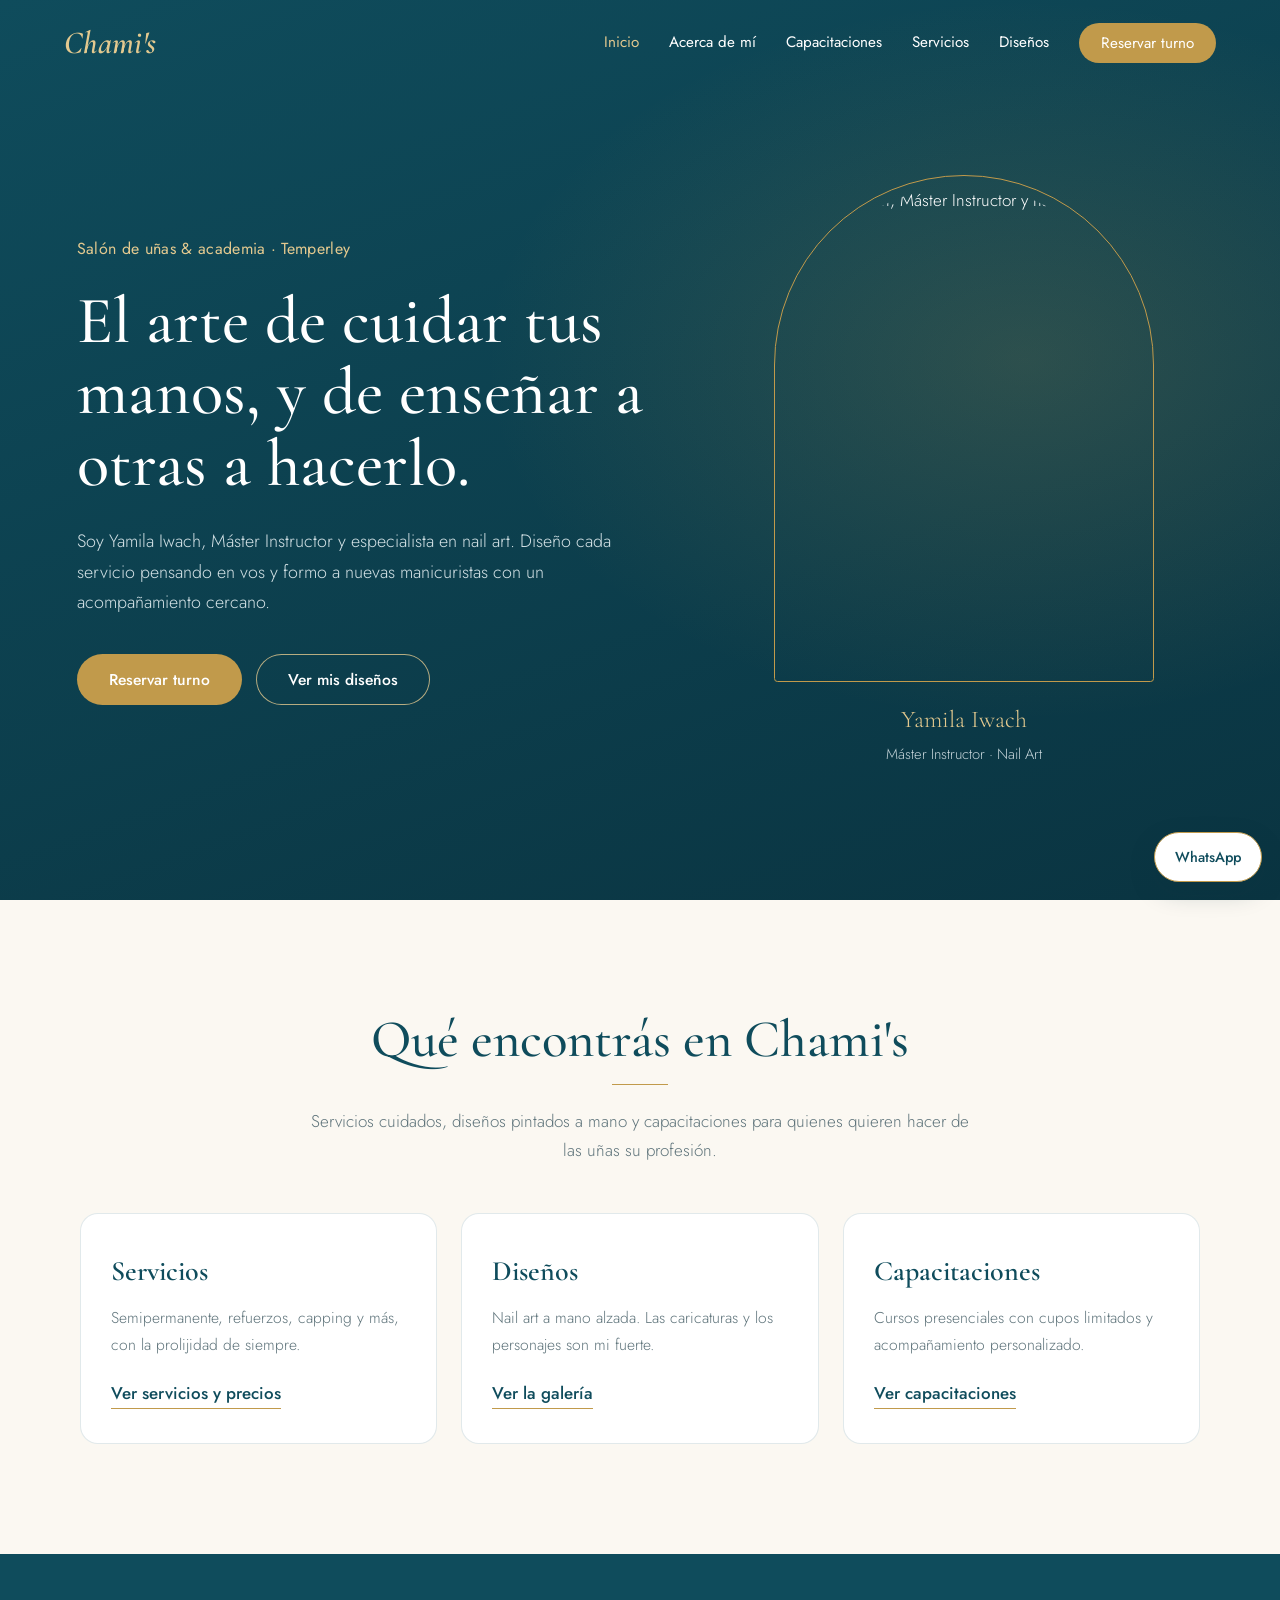
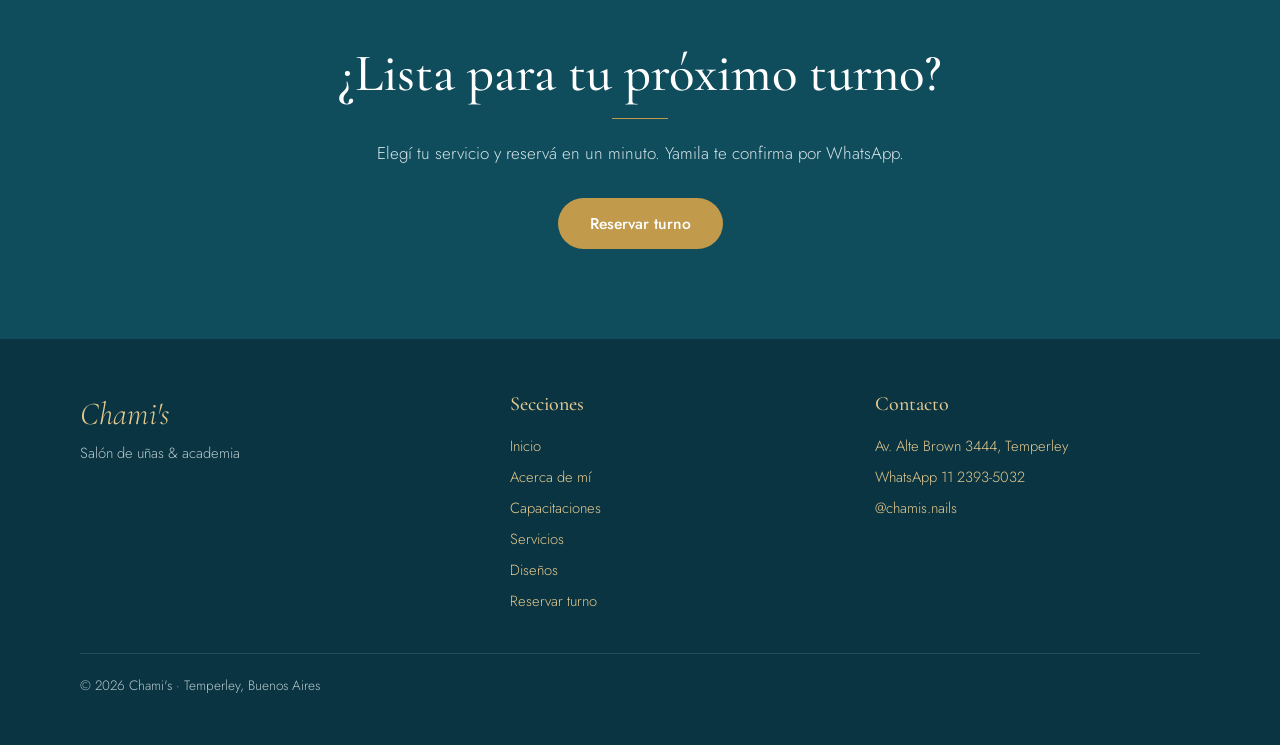
==== index.html @ 8179556b "inicio de web" ====
<!DOCTYPE html>
<html lang="es">
<head>
  <meta charset="UTF-8">
  <meta name="viewport" content="width=device-width, initial-scale=1">
  <title>Inicio | Chami's, salón de uñas y academia en Temperley</title>
  <meta name="description" content="Salón de uñas y academia en Temperley. Manicuría, nail art y capacitaciones con Yamila Iwach, Máster Instructor.">
  <link rel="preconnect" href="https://fonts.googleapis.com">
  <link rel="preconnect" href="https://fonts.gstatic.com" crossorigin>
  <link href="https://fonts.googleapis.com/css2?family=Cormorant+Garamond:ital,wght@0,500;0,600;0,700;1,500;1,600&family=Jost:wght@300;400;500&display=swap" rel="stylesheet">
  <link rel="stylesheet" href="styles.css">
</head>
<body>
<div id="site-header"></div>
<main>
  <section class="hero" id="inicio">
    <div class="hero-text">
      <p class="kicker">Salón de uñas &amp; academia · Temperley</p>
      <h1>El arte de cuidar tus manos, y de enseñar a otras a hacerlo.</h1>
      <p class="lead">Soy Yamila Iwach, Máster Instructor y especialista en nail art. Diseño cada servicio pensando en vos y formo a nuevas manicuristas con un acompañamiento cercano.</p>
      <div class="actions">
        <a href="turnos.html" class="btn">Reservar turno</a>
        <a href="disenos.html" class="btn btn-ghost">Ver mis diseños</a>
      </div>
    </div>
    <figure class="hero-photo">
      <div class="arch"><img src="img/yamila.png" alt="Yamila Iwach, Máster Instructor y nail artist"></div>
      <figcaption>Yamila Iwach<span>Máster Instructor · Nail Art</span></figcaption>
    </figure>
  </section>

  <section class="section">
    <div class="wrap center">
      <h2>Qué encontrás en Chami's</h2>
      <p class="sub">Servicios cuidados, diseños pintados a mano y capacitaciones para quienes quieren hacer de las uñas su profesión.</p>
      <div class="cards3" style="text-align:left">
        <a class="card" href="servicios.html"><h3>Servicios</h3><p>Semipermanente, refuerzos, capping y más, con la prolijidad de siempre.</p><span>Ver servicios y precios</span></a>
        <a class="card" href="disenos.html"><h3>Diseños</h3><p>Nail art a mano alzada. Las caricaturas y los personajes son mi fuerte.</p><span>Ver la galería</span></a>
        <a class="card" href="capacitaciones.html"><h3>Capacitaciones</h3><p>Cursos presenciales con cupos limitados y acompañamiento personalizado.</p><span>Ver capacitaciones</span></a>
      </div>
    </div>
  </section>

  <section class="cta">
    <h2>¿Lista para tu próximo turno?</h2>
    <p>Elegí tu servicio y reservá en un minuto. Yamila te confirma por WhatsApp.</p>
    <a class="btn" href="turnos.html">Reservar turno</a>
  </section>
</main>
<div id="site-footer"></div>
<script src="script.js"></script>
</body>
</html>
---- styles.css ----
:root{
  --blue:#0f4c5c;        /* azul petróleo de la pared del salón */
  --blue-deep:#0a3441;
  --blue-soft:#e6eef0;
  --gold:#c19a4b;        /* dorado del cartel */
  --gold-light:#e3c98f;
  --cream:#fbf8f2;
  --ink:#16313a;
  --muted:#5f747b;
  --serif:'Cormorant Garamond',Georgia,serif;
  --sans:'Jost',system-ui,sans-serif;
}
*{box-sizing:border-box;margin:0;padding:0}
html{scroll-behavior:smooth;scroll-padding-top:72px}
body{font-family:var(--sans);color:var(--ink);background:var(--cream);line-height:1.7;font-size:17px;font-weight:300}
a{color:inherit}
img{max-width:100%;display:block}
:focus-visible{outline:2px solid var(--gold);outline-offset:3px}

/* Nav */
.nav{position:fixed;inset:0 0 auto 0;z-index:50;display:flex;align-items:center;justify-content:space-between;padding:16px 5vw;transition:background .3s,box-shadow .3s}
.nav.solid{background:rgba(10,52,65,.96);backdrop-filter:blur(8px);box-shadow:0 1px 0 rgba(193,154,75,.35)}
.brand{font-family:var(--serif);font-size:2rem;font-weight:600;font-style:italic;text-decoration:none;color:var(--gold-light);letter-spacing:.01em}
.nav nav{display:flex;align-items:center;gap:30px}
.nav nav a{color:#fff;text-decoration:none;font-size:.95rem;font-weight:400}
.nav nav a:not(.btn):hover{color:var(--gold-light)}
.burger{display:none;background:none;border:0;width:40px;height:40px;cursor:pointer;position:relative}
.burger i{position:absolute;left:8px;right:8px;height:1.5px;background:#fff;transition:transform .25s}
.burger i:first-child{top:15px}.burger i:last-child{top:23px}
.burger[aria-expanded="true"] i:first-child{transform:translateY(4px) rotate(45deg)}
.burger[aria-expanded="true"] i:last-child{transform:translateY(-4px) rotate(-45deg)}

/* Buttons */
.btn{display:inline-block;background:var(--gold);color:#fff;font:500 .98rem var(--sans);padding:14px 32px;border-radius:999px;border:0;text-decoration:none;cursor:pointer;transition:background .2s,transform .2s}
.btn:hover{background:#ad8838;transform:translateY(-2px)}
.btn-sm{padding:9px 22px;font-size:.9rem}
.btn-ghost{background:transparent;color:#fff;box-shadow:inset 0 0 0 1px rgba(227,201,143,.8)}
.btn-ghost:hover{background:rgba(227,201,143,.12)}

/* Hero */
.hero{min-height:100vh;background:radial-gradient(900px 600px at 80% 40%,rgba(193,154,75,.18),transparent 60%),linear-gradient(160deg,var(--blue) 0%,var(--blue-deep) 100%);color:#fff;display:grid;grid-template-columns:1.1fr .9fr;align-items:center;gap:5vw;padding:120px 6vw 80px}
.kicker{color:var(--gold-light);font-size:1rem;margin-bottom:22px;font-weight:400;letter-spacing:.02em}
.hero h1{font-family:var(--serif);font-weight:500;font-size:clamp(2.5rem,5.2vw,4.6rem);line-height:1.08;max-width:15em}
.lead{max-width:33em;margin:26px 0 36px;font-size:1.12rem;color:#d4e2e6}
.actions{display:flex;flex-wrap:wrap;gap:14px}

.hero-photo{display:flex;flex-direction:column;align-items:center;gap:18px}
.arch{width:min(100%,380px);aspect-ratio:3/4;border-radius:999px 999px 18px 18px;overflow:hidden;padding:10px;border:1px solid var(--gold);animation:fade 1s ease both}
.arch img{width:100%;height:100%;object-fit:cover;object-position:center 20%;border-radius:999px 999px 10px 10px}
@keyframes fade{from{opacity:0;transform:translateY(16px)}to{opacity:1;transform:none}}
.hero-photo figcaption{text-align:center;font-family:var(--serif);font-size:1.5rem;color:var(--gold-light)}
.hero-photo figcaption span{display:block;font:300 .92rem var(--sans);color:#c3d3d8;margin-top:2px}

/* Sections */
.section{padding:110px 6vw}
.section.tinted{background:var(--blue-soft)}
.wrap{max-width:1120px;margin:0 auto}
h2{font-family:var(--serif);font-weight:500;font-size:clamp(2.2rem,4.2vw,3.3rem);line-height:1.1;color:var(--blue);margin-bottom:14px}
h2::after{content:"";display:block;width:56px;height:1px;background:var(--gold);margin-top:16px}
.sub{max-width:40em;color:var(--muted);margin:22px 0 48px}
.sub.left{margin-bottom:28px}

/* About */
.about{display:grid;grid-template-columns:1.1fr .9fr;gap:70px;align-items:start}
.name{font-family:var(--serif);font-style:italic;font-size:1.5rem;color:var(--gold);margin:22px 0 16px}
.about-text p:not(.name){margin-bottom:16px;max-width:36em;color:#334f58}
.timeline{list-style:none;border-left:1px solid var(--gold);padding-left:28px;display:grid;gap:26px;margin-top:8px}
.timeline li{position:relative}
.timeline li::before{content:"";position:absolute;left:-33px;top:.55em;width:9px;height:9px;border-radius:50%;background:var(--gold)}
.timeline b{font-family:var(--serif);font-size:1.6rem;font-weight:600;color:var(--blue);display:block;line-height:1.1}
.timeline span{color:#334f58;font-size:.97rem}

.salon{margin-top:84px;display:grid;grid-template-columns:1fr 1fr;border-radius:22px;overflow:hidden;background:var(--blue);color:#fff}
.salon img{width:100%;height:100%;max-height:520px;object-fit:cover;object-position:center 30%}
.salon figcaption{padding:48px 44px;align-self:center}
.salon h3{font-family:var(--serif);font-weight:500;font-size:2rem;color:var(--gold-light);margin-bottom:12px}
.salon p{color:#d4e2e6}
.salon .addr{margin-top:18px;color:var(--gold-light);font-weight:400}

/* Courses */
.courses{display:grid;grid-template-columns:repeat(3,1fr);gap:24px}
.course{background:#fff;border-radius:18px;padding:34px 30px;display:flex;flex-direction:column;border:1px solid rgba(15,76,92,.12)}
.course.featured{background:var(--blue);color:#fff;border-color:var(--blue);box-shadow:0 24px 40px -26px rgba(10,52,65,.7)}
.meta{font-weight:500;color:var(--gold);font-size:.92rem;margin-bottom:10px}
.course.featured .meta{color:var(--gold-light)}
.course h3{font-family:var(--serif);font-weight:600;font-size:1.75rem;line-height:1.15;margin-bottom:12px;color:var(--blue)}
.course.featured h3{color:#fff}
.course p:not(.meta){color:var(--muted);flex:1;font-size:.98rem}
.course.featured p:not(.meta){color:#d4e2e6}
.link{margin-top:24px;font-weight:500;text-decoration:none;border-bottom:1px solid var(--gold);align-self:flex-start;padding-bottom:2px;color:var(--blue)}
.course.featured .link{color:var(--gold-light)}
.link:hover{border-color:var(--blue)}
.includes{margin-top:56px;padding:38px 40px;border-radius:18px;background:#fff;border:1px solid rgba(193,154,75,.5)}
.includes h3{font-family:var(--serif);font-weight:500;font-size:1.7rem;color:var(--blue);margin-bottom:18px}
.includes ul{list-style:none;display:grid;grid-template-columns:repeat(3,1fr);gap:12px 28px}
.includes li{padding-left:22px;position:relative;color:#334f58;font-size:.97rem}
.includes li::before{content:"";position:absolute;left:0;top:.7em;width:8px;height:1px;background:var(--gold);box-shadow:0 0 0 .5px var(--gold)}

/* Booking */
.booking{display:grid;grid-template-columns:1fr 1fr;gap:64px;align-items:start}
address{font-style:normal;margin-bottom:24px;line-height:1.9;color:#334f58}
address strong{color:var(--blue);font-weight:500}
address a{color:var(--blue);border-bottom:1px solid var(--gold);text-decoration:none}
.map-wrap{border-radius:18px;overflow:hidden;aspect-ratio:16/10;border:1px solid rgba(15,76,92,.15)}
.map-wrap iframe{width:100%;height:100%;border:0}
form{background:#fff;padding:38px;border-radius:20px;border:1px solid rgba(193,154,75,.5);box-shadow:0 26px 46px -34px rgba(10,52,65,.6);display:grid;gap:18px}
label{display:grid;gap:6px;font-weight:400;font-size:.95rem;color:var(--blue)}
input,select,textarea{font:300 1rem var(--sans);padding:13px 14px;border:1px solid #cfdcdf;border-radius:10px;background:#fff;color:var(--ink);width:100%}
input:focus,select:focus,textarea:focus{border-color:var(--gold);outline:none;box-shadow:0 0 0 3px rgba(193,154,75,.2)}
.row{display:grid;grid-template-columns:1fr 1fr;gap:16px}
.row[hidden]{display:none}
.error{color:#a3321f;font-size:.92rem}
form .btn{justify-self:start}

/* Footer + floating WA */
.footer{background:var(--blue-deep);color:#b5c8cd;text-align:center;padding:48px 5vw;font-size:.92rem;display:grid;gap:6px}
.brand-f{font-family:var(--serif);font-style:italic;font-size:2rem;color:var(--gold-light)}
.footer a{color:var(--gold-light)}
.wa-float{position:fixed;right:18px;bottom:18px;z-index:40;background:#fff;color:var(--blue);font-weight:500;font-size:.9rem;padding:12px 20px;border-radius:999px;text-decoration:none;border:1px solid var(--gold);box-shadow:0 10px 24px rgba(10,52,65,.25)}
.wa-float:hover{background:var(--gold-light)}

@media (prefers-reduced-motion:reduce){*{animation:none!important;transition:none!important;scroll-behavior:auto!important}}

/* Responsive */
@media (max-width:900px){
  .hero{grid-template-columns:1fr;padding-top:110px;gap:48px}
  .hero-photo{order:-1}
  .arch{width:min(70vw,300px)}
  .about,.courses,.includes ul,.booking,.salon{grid-template-columns:1fr}
  .about{gap:44px}
  .salon figcaption{padding:32px 26px}
  .booking{gap:40px}
  .section{padding:80px 6vw}
}
@media (max-width:760px){
  .burger{display:block}
  .nav nav{position:fixed;inset:68px 0 auto 0;background:var(--blue-deep);flex-direction:column;align-items:stretch;gap:0;padding:12px 6vw 24px;transform:translateY(-130%);transition:transform .3s}
  .nav nav.open{transform:none}
  .nav nav a{padding:14px 0;border-bottom:1px solid rgba(255,255,255,.1)}
  .nav nav .btn{margin-top:16px;text-align:center;border:0}
  .row{grid-template-columns:1fr}
  form{padding:26px 20px}
  .includes{padding:28px 24px}
}

/* ===== Multipágina ===== */
.nav nav a[aria-current]{color:var(--gold-light)}
.page-hero{background:radial-gradient(800px 400px at 80% 20%,rgba(193,154,75,.18),transparent 60%),linear-gradient(160deg,var(--blue) 0%,var(--blue-deep) 100%);color:#fff;text-align:center;padding:150px 6vw 76px}
.page-hero h1{font-family:var(--serif);font-weight:500;font-size:clamp(2.4rem,5vw,4rem);line-height:1.1}
.page-hero h1::after{content:"";display:block;width:56px;height:1px;background:var(--gold);margin:18px auto 0}
.page-hero p{max-width:36em;margin:20px auto 0;color:#d4e2e6}
.center{text-align:center}
.center h2::after{margin-left:auto;margin-right:auto}
.center .sub{margin-left:auto;margin-right:auto}

/* Inicio: accesos y franja de diseños */
.cards3{display:grid;grid-template-columns:repeat(3,1fr);gap:24px}
.card{background:#fff;border:1px solid rgba(15,76,92,.12);border-radius:18px;padding:34px 30px;display:flex;flex-direction:column;text-decoration:none}
.card h3{font-family:var(--serif);font-weight:600;font-size:1.75rem;color:var(--blue);margin-bottom:10px}
.card p{color:var(--muted);flex:1;font-size:.98rem}
.card span{margin-top:20px;color:var(--blue);font-weight:500;border-bottom:1px solid var(--gold);align-self:flex-start}
.card:hover{box-shadow:0 22px 40px -30px rgba(10,52,65,.7)}
.strip{display:grid;grid-template-columns:repeat(4,1fr);gap:14px;margin-top:40px}
.strip img{width:100%;aspect-ratio:3/4;object-fit:cover;border-radius:14px}
.cta{background:var(--blue);color:#fff;text-align:center;padding:90px 6vw}
.cta h2{color:#fff}
.cta h2::after{margin-left:auto;margin-right:auto}
.cta p{color:#d4e2e6;max-width:34em;margin:20px auto 30px}

/* Servicios */
.services{display:grid;gap:0;max-width:860px;margin:0 auto}
.service{display:grid;grid-template-columns:1fr auto auto;gap:8px 32px;align-items:center;padding:28px 0;border-bottom:1px solid rgba(193,154,75,.5)}
.service h3{font-family:var(--serif);font-weight:600;font-size:1.65rem;color:var(--blue);line-height:1.15}
.service p{color:var(--muted);font-size:.98rem;max-width:34em}
.price{font-family:var(--serif);font-size:1.7rem;font-weight:600;color:var(--gold)}
.service .link{margin:0;white-space:nowrap}
.note{text-align:center;color:var(--muted);font-size:.92rem;margin-top:28px}

/* Diseños */
.lightbox{position:fixed;inset:0;z-index:90;background:rgba(6,28,36,.92);display:grid;place-items:center;padding:4vw;cursor:zoom-out}
.lightbox[hidden]{display:none}
.lightbox img{max-width:100%;max-height:90vh;border-radius:12px}
.lightbox button{position:absolute;top:18px;right:24px;background:none;border:0;color:#fff;font-size:2.4rem;cursor:pointer;line-height:1}

/* Footer ampliado */
.footer{text-align:left;display:block}
.footer-grid{max-width:1120px;margin:0 auto;display:grid;grid-template-columns:1.2fr 1fr 1fr;gap:40px}
.footer h4{font-family:var(--serif);font-weight:500;font-size:1.25rem;color:var(--gold-light);margin-bottom:10px}
.footer a{display:block;text-decoration:none;padding:3px 0}
.footer a:hover{text-decoration:underline}
.copy{max-width:1120px;margin:36px auto 0;padding-top:20px;border-top:1px solid rgba(255,255,255,.12);font-size:.85rem}

@media (max-width:900px){
  .cards3,.footer-grid{grid-template-columns:1fr}
  .strip{grid-template-columns:repeat(2,1fr)}
  .service{grid-template-columns:1fr auto}
  .service .link{grid-column:1/-1}
  .page-hero{padding-top:130px}
}

/* ===== Galería de diseños (tarjetas iguales) ===== */
.gallery-section{background:radial-gradient(700px 420px at 12% 8%,rgba(193,154,75,.18),transparent 60%),radial-gradient(760px 520px at 92% 92%,rgba(40,130,150,.32),transparent 60%),var(--blue-deep);color:#fff}
.gallery-section .note{color:#b5c8cd}
.gallery{display:grid;grid-template-columns:repeat(auto-fill,minmax(250px,1fr));gap:26px}
.gallery figure{position:relative;margin:0;aspect-ratio:3/4;border-radius:22px;overflow:hidden;background:var(--blue);border:1px solid rgba(227,201,143,.45);box-shadow:0 26px 44px -28px rgba(0,0,0,.85);transition:transform .35s ease,box-shadow .35s ease,border-color .35s ease,opacity .6s ease}
.gallery figure:hover{transform:translateY(-8px);border-color:var(--gold-light);box-shadow:0 34px 50px -26px rgba(193,154,75,.45)}
.gallery img{position:absolute;inset:0;width:100%;height:100%;object-fit:cover;cursor:zoom-in;transition:transform .7s ease}
.gallery figure:hover img{transform:scale(1.07)}
.gallery figcaption{position:absolute;left:0;right:0;bottom:0;padding:70px 22px 20px;background:linear-gradient(to top,rgba(6,28,36,.92),rgba(6,28,36,0));font-family:var(--serif);font-size:1.45rem;font-style:italic;color:var(--gold-light);pointer-events:none}
.gallery figcaption::before{content:"";display:block;width:34px;height:1px;background:var(--gold);margin-bottom:10px}
.js .gallery figure{opacity:0;transform:translateY(26px)}
.js .gallery figure.in{opacity:1;transform:none}
.js .gallery figure.in:hover{transform:translateY(-8px)}

/* ===== Mapa en el footer ===== */
.footer-map{max-width:1120px;margin:40px auto 0;height:280px;border-radius:18px;overflow:hidden;border:1px solid rgba(227,201,143,.4)}
.footer-map iframe{width:100%;height:100%;border:0;display:block}
@media (max-width:900px){.footer-map{height:230px}}
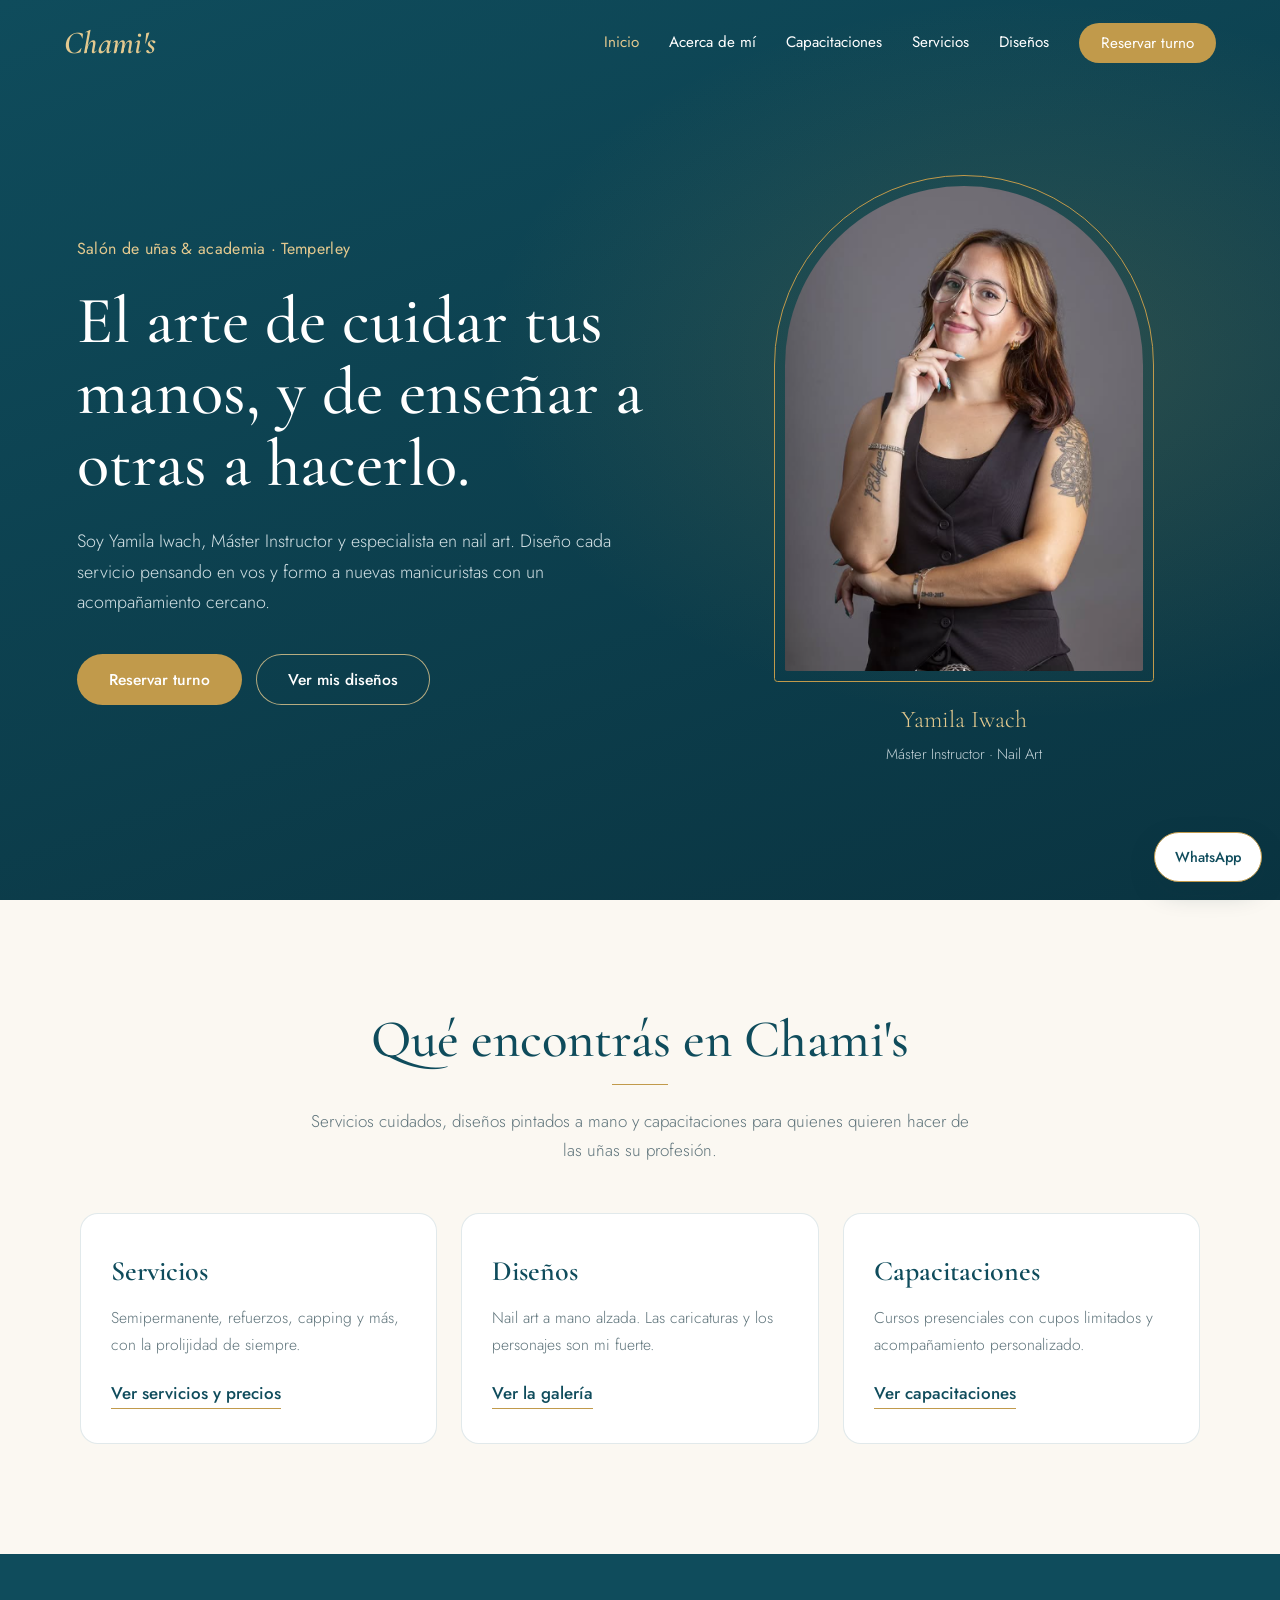
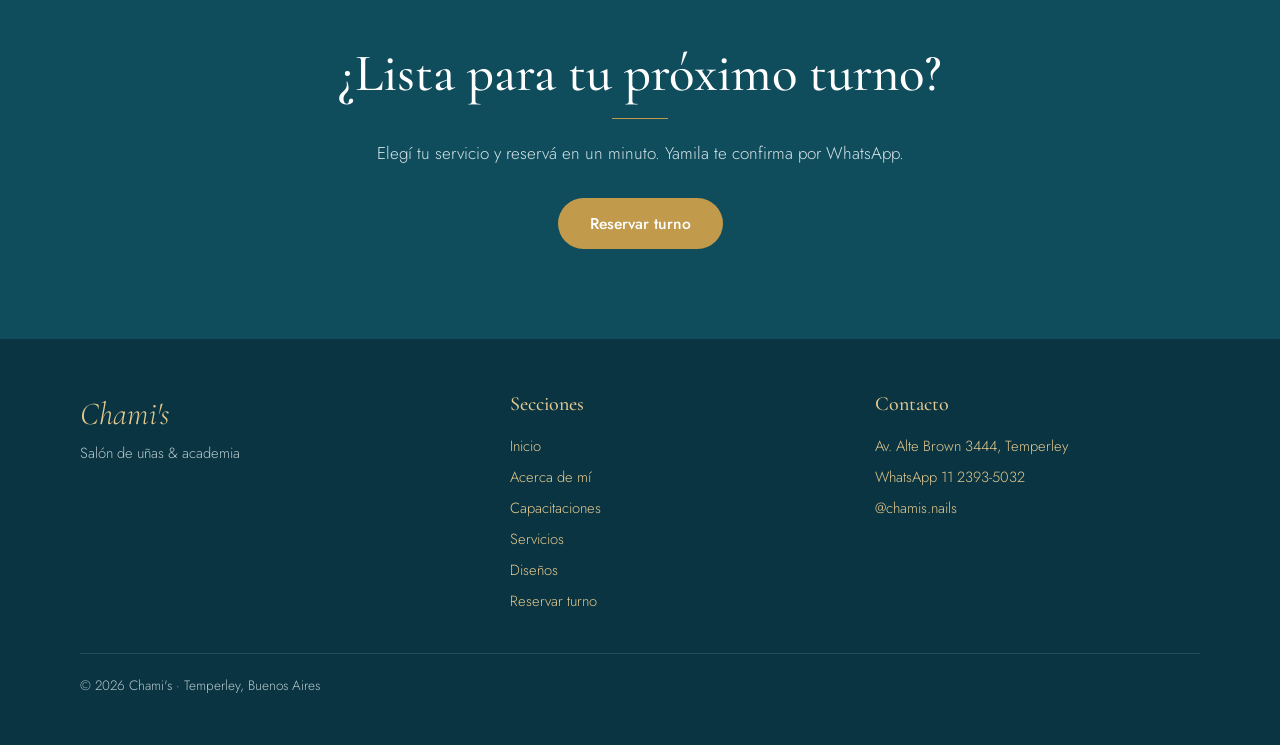
==== commit d617bffc: "cambio de rutas" ====
--- a/index.html
+++ b/index.html
@@ -24,7 +24,7 @@
       </div>
     </div>
     <figure class="hero-photo">
-      <div class="arch"><img src="img/yamila.png" alt="Yamila Iwach, Máster Instructor y nail artist"></div>
+      <div class="arch"><img src="./img/Yamila.png" alt="Yamila Iwach, Máster Instructor y nail artist"></div>
       <figcaption>Yamila Iwach<span>Máster Instructor · Nail Art</span></figcaption>
     </figure>
   </section>
